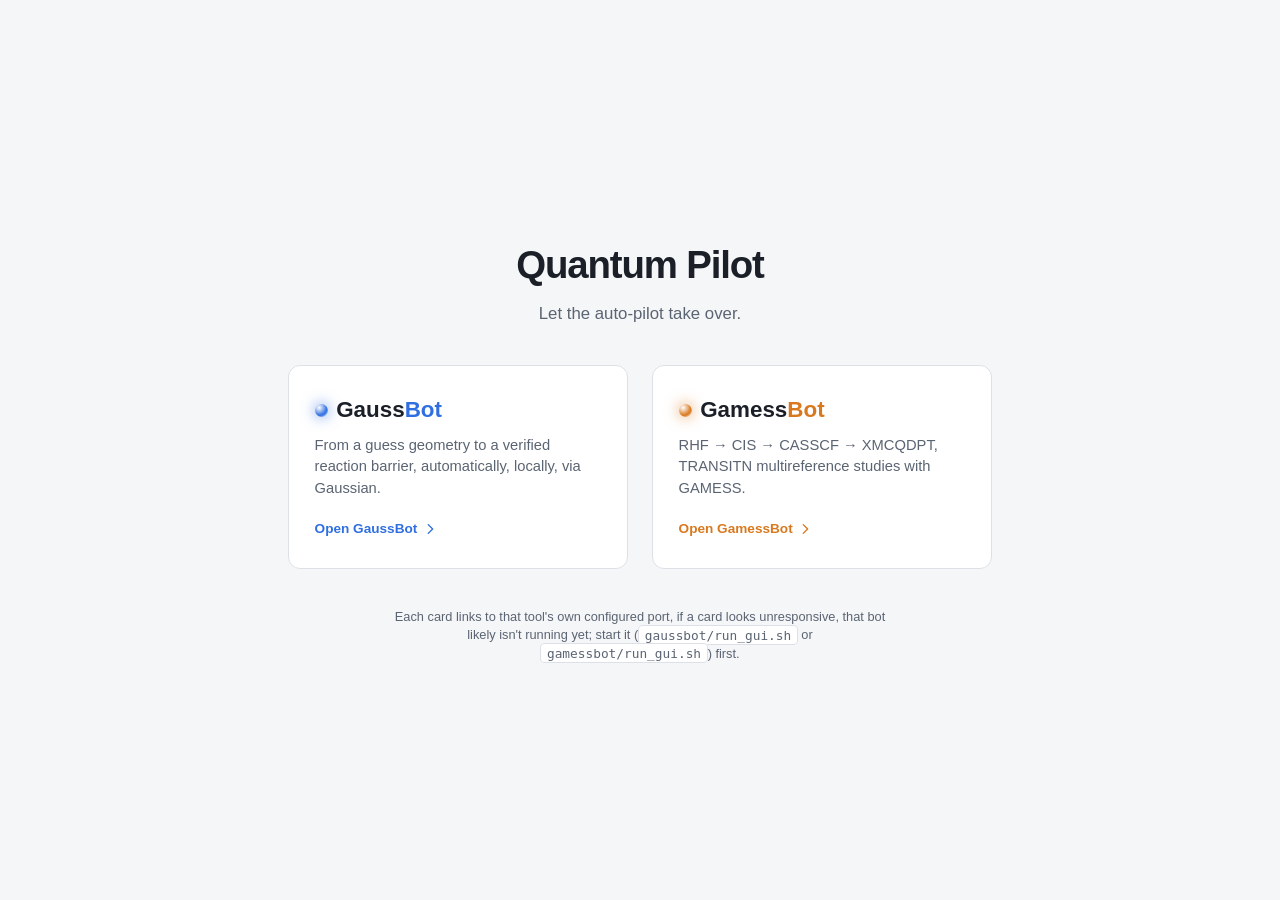
==== home/index.html @ 928f9a7c "Initial commit: Quantum Pilot (gaussbot + gamessbot + landing page) Local orchestration tools for Ga" ====
<!doctype html>
<html lang="en">
<head>
<meta charset="utf-8">
<meta name="viewport" content="width=device-width, initial-scale=1">
<title>Quantum Pilot</title>
<style>
  :root {
    --bg: #0f1216;
    --panel: #161b22;
    --panel-border: #262c36;
    --text: #e6e9ef;
    --text-dim: #9aa4b2;
    --accent: #5b9df9;
    --accent-dim: #2c4a7c;
    --gamess-accent: #f9a35b;
    --gamess-accent-dim: #7c4a2c;
    --radius: 12px;
  }
  @media (prefers-color-scheme: light) {
    :root {
      --bg: #f5f6f8;
      --panel: #ffffff;
      --panel-border: #dde1e7;
      --text: #1b1f27;
      --text-dim: #5b6472;
      --accent: #2f6fe0;
      --accent-dim: #dbe6fb;
      --gamess-accent: #d9791f;
      --gamess-accent-dim: #fbe6d3;
    }
  }
  * { box-sizing: border-box; }
  body {
    margin: 0;
    min-height: 100vh;
    display: flex;
    flex-direction: column;
    align-items: center;
    justify-content: center;
    background: var(--bg);
    color: var(--text);
    font-family: -apple-system, BlinkMacSystemFont, "Segoe UI", Roboto, Helvetica, Arial, sans-serif;
    line-height: 1.45;
    padding: 2rem 1.5rem;
  }
  header { text-align: center; margin-bottom: 2.4rem; }
  h1 {
    margin: 0;
    font-size: 2.4rem;
    font-weight: 800;
    letter-spacing: -0.03em;
  }
  .subtitle {
    margin: 0.6rem 0 0;
    color: var(--text-dim);
    font-size: 1.05rem;
  }
  .cards {
    display: flex;
    flex-wrap: wrap;
    gap: 1.5rem;
    justify-content: center;
    max-width: 900px;
  }
  .card {
    display: block;
    width: 340px;
    padding: 1.8rem 1.6rem;
    background: var(--panel);
    border: 1px solid var(--panel-border);
    border-radius: var(--radius);
    text-decoration: none;
    color: var(--text);
    transition: transform 0.12s ease, border-color 0.12s ease;
  }
  .card:hover {
    transform: translateY(-3px);
    border-color: var(--card-accent, var(--accent));
  }
  .card .logo-mark {
    display: inline-block;
    width: 0.85rem;
    height: 0.85rem;
    border-radius: 50%;
    margin-right: 0.5rem;
    background: radial-gradient(circle at 32% 28%, #ffffff88, var(--card-accent, var(--accent)) 60%, transparent 100%);
    box-shadow: 0 0 14px 1px color-mix(in srgb, var(--card-accent, var(--accent)) 55%, transparent);
  }
  .card h2 {
    margin: 0 0 0.5rem;
    font-size: 1.4rem;
    font-weight: 700;
    display: flex;
    align-items: center;
  }
  .card .accent-word { color: var(--card-accent, var(--accent)); }
  .card p {
    margin: 0 0 1.1rem;
    color: var(--text-dim);
    font-size: 0.92rem;
  }
  .card .go {
    display: inline-flex;
    align-items: center;
    gap: 0.35rem;
    font-size: 0.85rem;
    font-weight: 600;
    color: var(--card-accent, var(--accent));
  }
  .card .go svg { transition: transform 0.12s ease; }
  .card:hover .go svg { transform: translateX(3px); }
  .gaussbot-card { --card-accent: var(--accent); }
  .gamessbot-card { --card-accent: var(--gamess-accent); }
  footer {
    margin-top: 2.4rem;
    color: var(--text-dim);
    font-size: 0.8rem;
    text-align: center;
    max-width: 500px;
  }
  footer code {
    background: var(--panel);
    border: 1px solid var(--panel-border);
    border-radius: 4px;
    padding: 0.1rem 0.35rem;
  }
</style>
</head>
<body>

<header>
  <h1>Quantum Pilot</h1>
  <p class="subtitle">Let the auto-pilot take over.</p>
</header>

<div class="cards">
  <a class="card gaussbot-card" href="http://localhost:8765" id="gaussbot-link">
    <h2><span class="logo-mark" aria-hidden="true"></span>Gauss<span class="accent-word">Bot</span></h2>
    <p>From a guess geometry to a verified reaction barrier, automatically, locally, via Gaussian.</p>
    <span class="go">Open GaussBot
      <svg width="14" height="14" viewBox="0 0 16 16" fill="none" stroke="currentColor" stroke-width="1.6" stroke-linecap="round" stroke-linejoin="round"><path d="M6 3l5 5-5 5"/></svg>
    </span>
  </a>

  <a class="card gamessbot-card" href="http://localhost:8766" id="gamessbot-link">
    <h2><span class="logo-mark" aria-hidden="true"></span>Gamess<span class="accent-word">Bot</span></h2>
    <p>RHF &#8594; CIS &#8594; CASSCF &#8594; XMCQDPT, TRANSITN multireference studies with GAMESS.</p>
    <span class="go">Open GamessBot
      <svg width="14" height="14" viewBox="0 0 16 16" fill="none" stroke="currentColor" stroke-width="1.6" stroke-linecap="round" stroke-linejoin="round"><path d="M6 3l5 5-5 5"/></svg>
    </span>
  </a>
</div>

<footer id="footer-note">
  Each card links to that tool's own configured port, if a card looks unresponsive, that
  bot likely isn't running yet; start it (<code>gaussbot/run_gui.sh</code> or
  <code>gamessbot/run_gui.sh</code>) first.
</footer>

<script>
  // Ports come from each bot's own .env (GAUSSBOT_GUI_PORT/
  // GAMESSBOT_GUI_PORT), read live by serve.py's /config endpoint --
  // not hardcoded here, so this stays correct even after changing a
  // bot's port post-install. Falls back to the defaults already in
  // the href attributes if /config isn't reachable (e.g. this file
  // was opened directly via file:// instead of through serve.py).
  fetch("/config").then((r) => r.json()).then((cfg) => {
    document.getElementById("gaussbot-link").href = `http://localhost:${cfg.gaussbot_port}`;
    document.getElementById("gamessbot-link").href = `http://localhost:${cfg.gamessbot_port}`;
  }).catch(() => {});
</script>

</body>
</html>
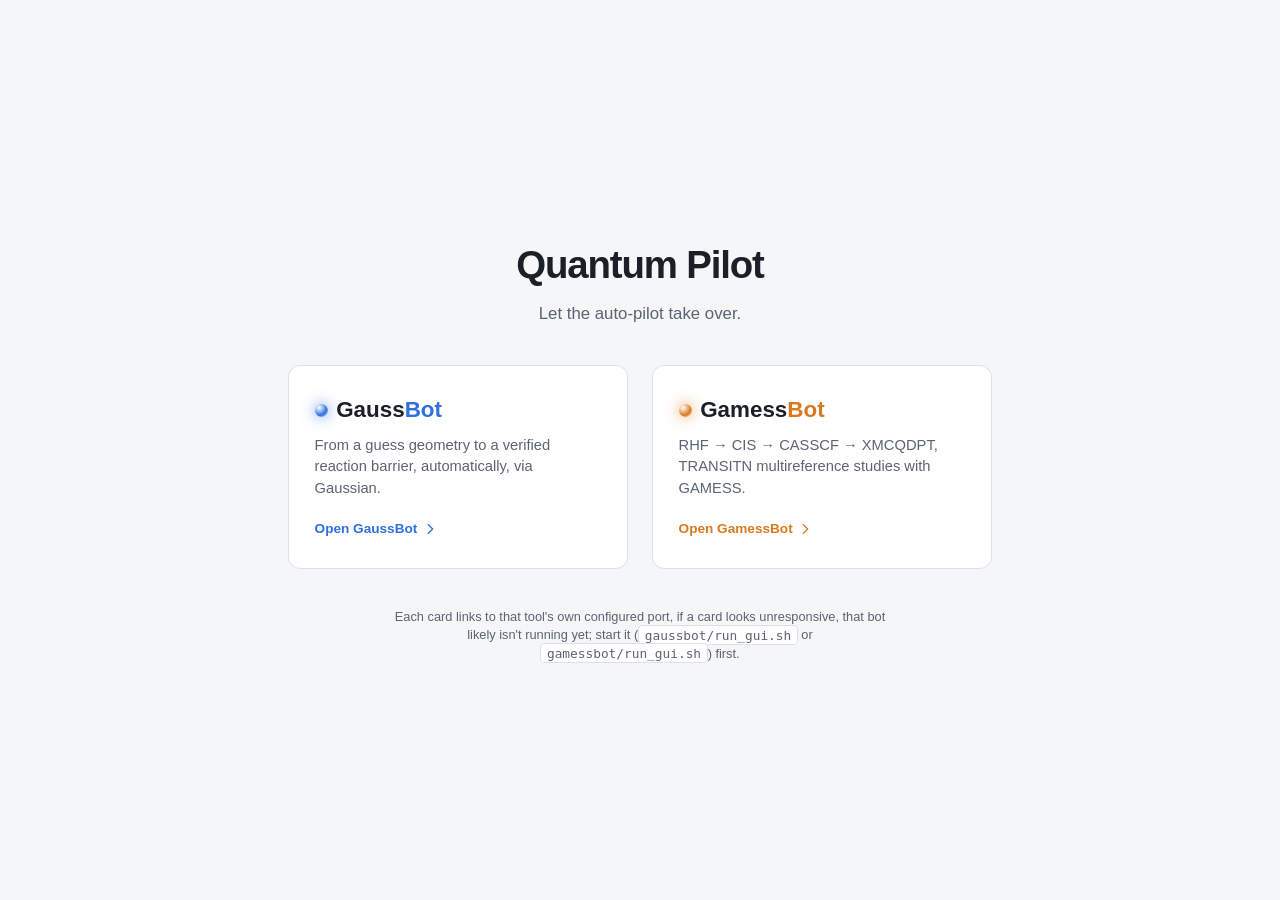
==== commit c91c23c7: "pilot commit 2" ====
--- a/home/index.html
+++ b/home/index.html
@@ -137,7 +137,7 @@
 <div class="cards">
   <a class="card gaussbot-card" href="http://localhost:8765" id="gaussbot-link">
     <h2><span class="logo-mark" aria-hidden="true"></span>Gauss<span class="accent-word">Bot</span></h2>
-    <p>From a guess geometry to a verified reaction barrier, automatically, locally, via Gaussian.</p>
+    <p>From a guess geometry to a verified reaction barrier, automatically, via Gaussian.</p>
     <span class="go">Open GaussBot
       <svg width="14" height="14" viewBox="0 0 16 16" fill="none" stroke="currentColor" stroke-width="1.6" stroke-linecap="round" stroke-linejoin="round"><path d="M6 3l5 5-5 5"/></svg>
     </span>
